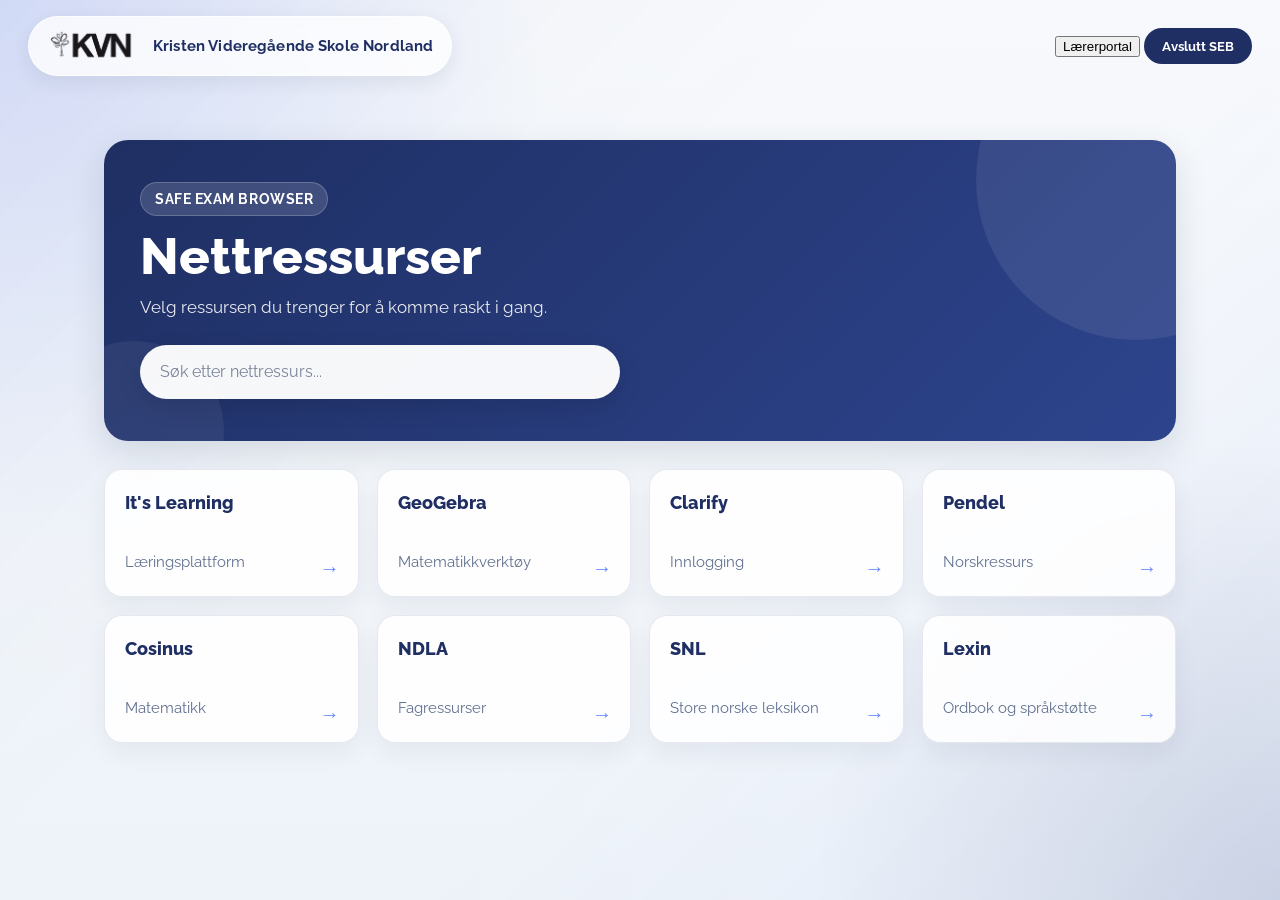
==== index.html @ db0f536e "Add files via upload" ====
<!DOCTYPE html>
<html lang="no">
<head>
  <meta charset="UTF-8" />
  <meta name="viewport" content="width=device-width, initial-scale=1.0" />
  <title>KVN nettressurser</title>
  <link rel="preconnect" href="https://fonts.googleapis.com">
  <link rel="preconnect" href="https://fonts.gstatic.com" crossorigin>
  <link href="https://fonts.googleapis.com/css2?family=Raleway:wght@400;500;600;700;800&display=swap" rel="stylesheet">
  <link rel="stylesheet" href="style.css" />
  <script src="./js/msal-browser.min.js"></script>
</head>
<body>
  <div class="page-bg"></div>

<header class="topbar">
  <div class="brand">
    <img
      class="logo"
      src="https://erlber.github.io/seb-exam/img/logo_black_KVN_outer.png"
      alt="KVN logo"
    />
    <span class="brand-text">Kristen Videregående Skole Nordland</span>
  </div>

    <div class="header-actions">
    <button class="portal-btn" id="teacherPortalBtn">Lærerportal</button>
    <button class="quit-btn" id="openQuitModal">Avslutt SEB</button>
    </div>
</header>

  <main class="wrapper">
    <section class="hero">
      <div class="hero-badge">Safe Exam Browser</div>
      <h1>Nettressurser</h1>
      <p>Velg ressursen du trenger for å komme raskt i gang.</p>

      <div class="search-wrapper">
        <input
          type="text"
          id="resourceSearch"
          class="search-input"
          placeholder="Søk etter nettressurs..."
          aria-label="Søk etter nettressurs"
        />
      </div>
    </section>

    <section class="resource-grid" id="resourceGrid">
      <a class="resource-card" href="https://itslearning.com/" target="_blank" rel="noopener noreferrer" data-name="it's learning læringsplattform itslearning">
        <span class="resource-title">It's Learning</span>
        <span class="resource-subtitle">Læringsplattform</span>
      </a>

      <a class="resource-card" href="https://www.geogebra.org/classic" target="_blank" rel="noopener noreferrer" data-name="geogebra matematikk">
        <span class="resource-title">GeoGebra</span>
        <span class="resource-subtitle">Matematikkverktøy</span>
      </a>

      <a class="resource-card" href="https://app.clarify.no/auth" target="_blank" rel="noopener noreferrer" data-name="clarify innlogging">
        <span class="resource-title">Clarify</span>
        <span class="resource-subtitle">Innlogging</span>
      </a>

      <a class="resource-card" href="https://www.pendel.no/" target="_blank" rel="noopener noreferrer" data-name="pendel norsk">
        <span class="resource-title">Pendel</span>
        <span class="resource-subtitle">Norskressurs</span>
      </a>

      <a class="resource-card" href="https://cosinus.cappelendamm.no/" target="_blank" rel="noopener noreferrer" data-name="cosinus matematikk">
        <span class="resource-title">Cosinus</span>
        <span class="resource-subtitle">Matematikk</span>
      </a>

      <a class="resource-card" href="https://ndla.no/" target="_blank" rel="noopener noreferrer" data-name="ndla fagressurser">
        <span class="resource-title">NDLA</span>
        <span class="resource-subtitle">Fagressurser</span>
      </a>

      <a class="resource-card" href="https://snl.no/" target="_blank" rel="noopener noreferrer" data-name="snl store norske leksikon">
        <span class="resource-title">SNL</span>
        <span class="resource-subtitle">Store norske leksikon</span>
      </a>

      <a class="resource-card" href="https://lexin.oslomet.no/#/" target="_blank" rel="noopener noreferrer" data-name="lexin ordbok språkstøtte">
        <span class="resource-title">Lexin</span>
        <span class="resource-subtitle">Ordbok og språkstøtte</span>
      </a>
    </section>

    <p id="noResults" class="no-results" hidden>
      Ingen nettressurser matcher søket ditt.
    </p>
  </main>

  <div class="modal-overlay" id="quitModal">
  <div class="modal">
    <div class="modal-header">
      <h2>Avslutt SEB</h2>
      <button class="modal-close" id="closeQuitModal" aria-label="Lukk">×</button>
    </div>

    <p class="modal-text">
      Skriv inn kode for å avslutte Safe Exam Browser.
    </p>

    <input
      type="password"
      id="quitPasswordInput"
      class="modal-input"
      placeholder="Skriv inn kode"
    />

    <p class="modal-error" id="quitError" hidden>Feil kode</p>

    <div class="modal-actions">
      <button class="modal-cancel" id="cancelQuit">Avbryt</button>
      <button class="modal-confirm" id="confirmQuit">Avslutt SEB</button>
    </div>
  </div>
</div>

<script>
  const searchInput = document.getElementById("resourceSearch");
  const resourceCards = document.querySelectorAll(".resource-card");
  const noResults = document.getElementById("noResults");

  searchInput.addEventListener("input", () => {
    const query = searchInput.value.toLowerCase().trim();
    let visibleCount = 0;

    resourceCards.forEach((card) => {
      const searchableText = card.dataset.name.toLowerCase();

      if (searchableText.includes(query)) {
        card.style.display = "flex";
        visibleCount++;
      } else {
        card.style.display = "none";
      }
    });

    noResults.hidden = visibleCount !== 0;
  });

  const openQuitModalBtn = document.getElementById("openQuitModal");
  const closeQuitModalBtn = document.getElementById("closeQuitModal");
  const cancelQuitBtn = document.getElementById("cancelQuit");
  const confirmQuitBtn = document.getElementById("confirmQuit");
  const quitModal = document.getElementById("quitModal");
  const quitPasswordInput = document.getElementById("quitPasswordInput");
  const quitError = document.getElementById("quitError");

  const quitPassword = "quit";
  const quitUrl = "https://kvn.no/seb/quit";

  function openQuitModal() {
    quitModal.classList.add("active");
    quitPasswordInput.value = "";
    quitError.hidden = true;
    setTimeout(() => quitPasswordInput.focus(), 50);
  }

  function closeQuitModal() {
    quitModal.classList.remove("active");
    quitPasswordInput.value = "";
    quitError.hidden = true;
  }

  function handleQuit() {
    const inputValue = quitPasswordInput.value.trim();

    if (inputValue === quitPassword) {
      window.location.href = quitUrl;
    } else {
      quitError.hidden = false;
      quitPasswordInput.focus();
      quitPasswordInput.select();
    }
  }

  openQuitModalBtn.addEventListener("click", openQuitModal);
  closeQuitModalBtn.addEventListener("click", closeQuitModal);
  cancelQuitBtn.addEventListener("click", closeQuitModal);
  confirmQuitBtn.addEventListener("click", handleQuit);

  quitPasswordInput.addEventListener("keydown", (event) => {
    if (event.key === "Enter") handleQuit();
    if (event.key === "Escape") closeQuitModal();
  });

  quitModal.addEventListener("click", (event) => {
    if (event.target === quitModal) closeQuitModal();
  });

  const msalConfig = {
    auth: {
      clientId: "2b7e1ad7-9781-4395-99b5-2e33246c6692",
      authority: "https://login.microsoftonline.com/5742a723-902a-4a88-ac5c-da38069007df",
      redirectUri: "https://erlber.github.io/seb-exam/teacher.html"
    },
    cache: {
      cacheLocation: "localStorage"
    }
  };

  const msalInstance = new msal.PublicClientApplication(msalConfig);

  async function initAuth() {
    await msalInstance.initialize();

    const response = await msalInstance.handleRedirectPromise();

    if (response && response.account) {
      msalInstance.setActiveAccount(response.account);
      window.location.href = "teacher.html";
      return;
    }

    const accounts = msalInstance.getAllAccounts();
    if (accounts.length > 0) {
      msalInstance.setActiveAccount(accounts[0]);
    }
  }

  document.getElementById("teacherPortalBtn").addEventListener("click", async () => {
    await msalInstance.loginRedirect({
      scopes: ["openid", "profile", "email"]
    });
  });

  initAuth();
</script>
</body>
</html>
---- style.css ----
:root {
  --primary: #1f2f63;
  --primary-strong: #16244b;
  --accent: #4f74f9;
  --text: #142033;
  --muted: #61708f;
  --surface: rgba(255, 255, 255, 0.88);
  --surface-strong: #ffffff;
  --border: rgba(31, 47, 99, 0.1);
  --shadow: 0 12px 35px rgba(20, 32, 51, 0.12);
  --radius-xl: 24px;
  --radius-lg: 18px;
}

* {
  box-sizing: border-box;
}

html,
body {
  margin: 0;
  min-height: 100%;
  font-family: "Raleway", sans-serif;
  color: var(--text);
}

body {
  position: relative;
  background:
    radial-gradient(circle at top left, rgba(79, 116, 249, 0.18), transparent 35%),
    radial-gradient(circle at bottom right, rgba(31, 47, 99, 0.14), transparent 30%),
    linear-gradient(180deg, #f7f9fc 0%, #eef3f9 100%);
}

.page-bg {
  position: fixed;
  inset: 0;
  pointer-events: none;
  background:
    linear-gradient(135deg, rgba(31, 47, 99, 0.04), transparent 40%),
    linear-gradient(315deg, rgba(79, 116, 249, 0.05), transparent 40%);
}

.topbar {
  width: 100%;
  padding: 16px 28px;
  display: flex;
  justify-content: space-between;
  align-items: center;
}
.quit-btn {
  background: var(--primary);
  color: var(--surface-strong);
  border: none;
  padding: 10px 18px;
  border-radius: 999px;
  font-weight: 700;
  font-family: inherit;
  cursor: pointer;
  transition: all 0.2s ease;
}

.quit-btn:hover {
  background: var(--accent);
  color: white;
}

.quit-btn:active {
  transform: scale(0.96);
}



.brand {
  display: inline-flex;
  align-items: center;
  gap: 14px;
  background: rgba(255, 255, 255, 0.78);
  border: 1px solid rgba(255, 255, 255, 0.7);
  backdrop-filter: blur(10px);
  border-radius: 999px;
  padding: 10px 18px;
  box-shadow: 0 6px 20px rgba(20, 32, 51, 0.08);
}

.logo {
  height: 38px;
  width: auto;
  display: block;
}

.brand-text {
  font-size: 0.95rem;
  font-weight: 700;
  color: var(--primary);
  letter-spacing: 0.01em;
}

.wrapper {
  max-width: 1120px;
  margin: 24px auto 0;
  padding: 24px;
}

.hero {
  background: linear-gradient(135deg, var(--primary) 0%, #2d448d 100%);
  color: white;
  border-radius: var(--radius-xl);
  padding: 42px 36px;
  box-shadow: var(--shadow);
  position: relative;
  overflow: hidden;
  margin-bottom: 28px;
}

.hero::before {
  content: "";
  position: absolute;
  width: 320px;
  height: 320px;
  right: -120px;
  top: -120px;
  border-radius: 50%;
  background: rgba(255, 255, 255, 0.08);
}

.hero::after {
  content: "";
  position: absolute;
  width: 180px;
  height: 180px;
  left: -60px;
  bottom: -80px;
  border-radius: 50%;
  background: rgba(255, 255, 255, 0.06);
}

.hero > * {
  position: relative;
  z-index: 1;
}

.hero-badge {
  display: inline-block;
  margin-bottom: 14px;
  padding: 8px 14px;
  border-radius: 999px;
  background: rgba(255, 255, 255, 0.14);
  border: 1px solid rgba(255, 255, 255, 0.2);
  font-size: 0.85rem;
  font-weight: 700;
  letter-spacing: 0.04em;
  text-transform: uppercase;
}

.hero h1 {
  margin: 0 0 10px;
  font-size: clamp(2rem, 4vw, 3.4rem);
  line-height: 1.05;
  font-weight: 800;
}

.hero p {
  margin: 0 0 24px;
  max-width: 620px;
  font-size: 1.05rem;
  line-height: 1.6;
  color: rgba(255, 255, 255, 0.9);
}

.search-wrapper {
  max-width: 480px;
}

.search-input {
  width: 100%;
  height: 54px;
  border: none;
  outline: none;
  border-radius: 999px;
  padding: 0 20px;
  font-size: 1rem;
  font-family: inherit;
  color: var(--text);
  background: rgba(255, 255, 255, 0.96);
  box-shadow: 0 8px 24px rgba(0, 0, 0, 0.12);
}

.search-input::placeholder {
  color: #7a8499;
}

.search-input:focus {
  box-shadow: 0 0 0 4px rgba(79, 116, 249, 0.28);
}

.resource-grid {
  display: grid;
  grid-template-columns: repeat(4, minmax(0, 1fr));
  gap: 18px;
}

.resource-card {
  background: var(--surface);
  border: 1px solid var(--border);
  border-radius: var(--radius-lg);
  min-height: 128px;
  padding: 22px 20px;
  display: flex;
  flex-direction: column;
  justify-content: space-between;
  text-decoration: none;
  color: var(--text);
  box-shadow: 0 10px 24px rgba(20, 32, 51, 0.06);
  backdrop-filter: blur(8px);
  transition:
    transform 0.18s ease,
    box-shadow 0.18s ease,
    border-color 0.18s ease,
    background 0.18s ease;
  position: relative;
  overflow: hidden;
}

.resource-card::after {
  content: "→";
  position: absolute;
  right: 18px;
  bottom: 16px;
  font-size: 1.25rem;
  font-weight: 700;
  color: var(--accent);
  opacity: 0.85;
}

.resource-card:hover,
.resource-card:focus {
  transform: translateY(-4px);
  box-shadow: 0 16px 32px rgba(20, 32, 51, 0.12);
  border-color: rgba(79, 116, 249, 0.3);
  background: var(--surface-strong);
}

.resource-card:focus {
  outline: 3px solid rgba(79, 116, 249, 0.2);
  outline-offset: 2px;
}

.resource-title {
  font-size: 1.15rem;
  font-weight: 800;
  color: var(--primary);
}

.resource-subtitle {
  margin-top: 8px;
  font-size: 0.95rem;
  color: var(--muted);
  line-height: 1.4;
  max-width: 90%;
}

.no-results {
  text-align: center;
  margin-top: 28px;
  color: var(--muted);
  font-size: 1rem;
}

@media (max-width: 960px) {
  .resource-grid {
    grid-template-columns: repeat(2, minmax(0, 1fr));
  }

}

@media (max-width: 640px) {
  .topbar {
    padding: 18px 16px 0;
  }


  .wrapper {
    padding: 16px;
    margin-top: 14px;
  }

  .hero {
    padding: 28px 22px;
  }

  .resource-grid {
    grid-template-columns: 1fr;
    gap: 14px;
  }

  .resource-card {
    min-height: 110px;
  }
}

@media (max-width: 450px) {
      .brand-text {
    display: none;
  }
}


.topbar {
  width: 100%;
  padding: 16px 28px;
  display: flex;
  justify-content: space-between;
  align-items: center;
}



.quit-btn:hover {
  background: var(--accent);
  color: white;
}

.quit-btn:active {
  transform: scale(0.97);
}

.modal-overlay {
  position: fixed;
  inset: 0;
  background: rgba(20, 32, 51, 0.45);
  display: none; /* 👈 viktig */
  align-items: center;
  justify-content: center;
  padding: 20px;
  z-index: 9999;
  backdrop-filter: blur(4px);
}

/* når aktiv */
.modal-overlay.active {
  display: flex;
}

.modal {
  width: 100%;
  max-width: 420px;
  background: rgba(255, 255, 255, 0.98);
  border-radius: 22px;
  padding: 24px;
  box-shadow: 0 20px 50px rgba(20, 32, 51, 0.2);
  border: 1px solid rgba(31, 47, 99, 0.08);
}

.modal-header {
  display: flex;
  align-items: center;
  justify-content: space-between;
  gap: 16px;
  margin-bottom: 10px;
}

.modal-header h2 {
  margin: 0;
  font-size: 1.4rem;
  color: var(--primary);
}

.modal-close {
  border: none;
  background: transparent;
  font-size: 1.8rem;
  line-height: 1;
  cursor: pointer;
  color: var(--muted);
  padding: 0;
}

.modal-close:hover {
  color: var(--primary);
}

.modal-text {
  margin: 0 0 18px;
  color: var(--muted);
  line-height: 1.5;
}

.modal-input {
  width: 100%;
  height: 50px;
  border-radius: 14px;
  border: 1px solid rgba(31, 47, 99, 0.14);
  padding: 0 16px;
  font-size: 1rem;
  font-family: inherit;
  outline: none;
  background: white;
}

.modal-input:focus {
  border-color: rgba(79, 116, 249, 0.5);
  box-shadow: 0 0 0 4px rgba(79, 116, 249, 0.16);
}

.modal-error {
  margin: 12px 0 0;
  color: #c62828;
  font-weight: 600;
  font-size: 0.95rem;
}

.modal-actions {
  display: flex;
  justify-content: flex-end;
  gap: 12px;
  margin-top: 22px;
}

.modal-cancel,
.modal-confirm {
  border: none;
  border-radius: 999px;
  padding: 11px 18px;
  font-family: inherit;
  font-weight: 700;
  cursor: pointer;
  transition: all 0.2s ease;
}

.modal-cancel {
  background: #eef2f8;
  color: var(--primary);
}

.modal-cancel:hover {
  background: #e2e9f5;
}

.modal-confirm {
  background: var(--primary);
  color: white;
}

.modal-confirm:hover {
  background: var(--accent);
}

@media (max-width: 640px) {
  .topbar {
    padding: 14px 16px;
  }

  .quit-btn {
    padding: 9px 14px;
    font-size: 0.9rem;
  }

  .modal {
    padding: 20px;
  }

  .modal-actions {
    flex-direction: column;
  }

  .modal-cancel,
  .modal-confirm {
    width: 100%;
  }
}
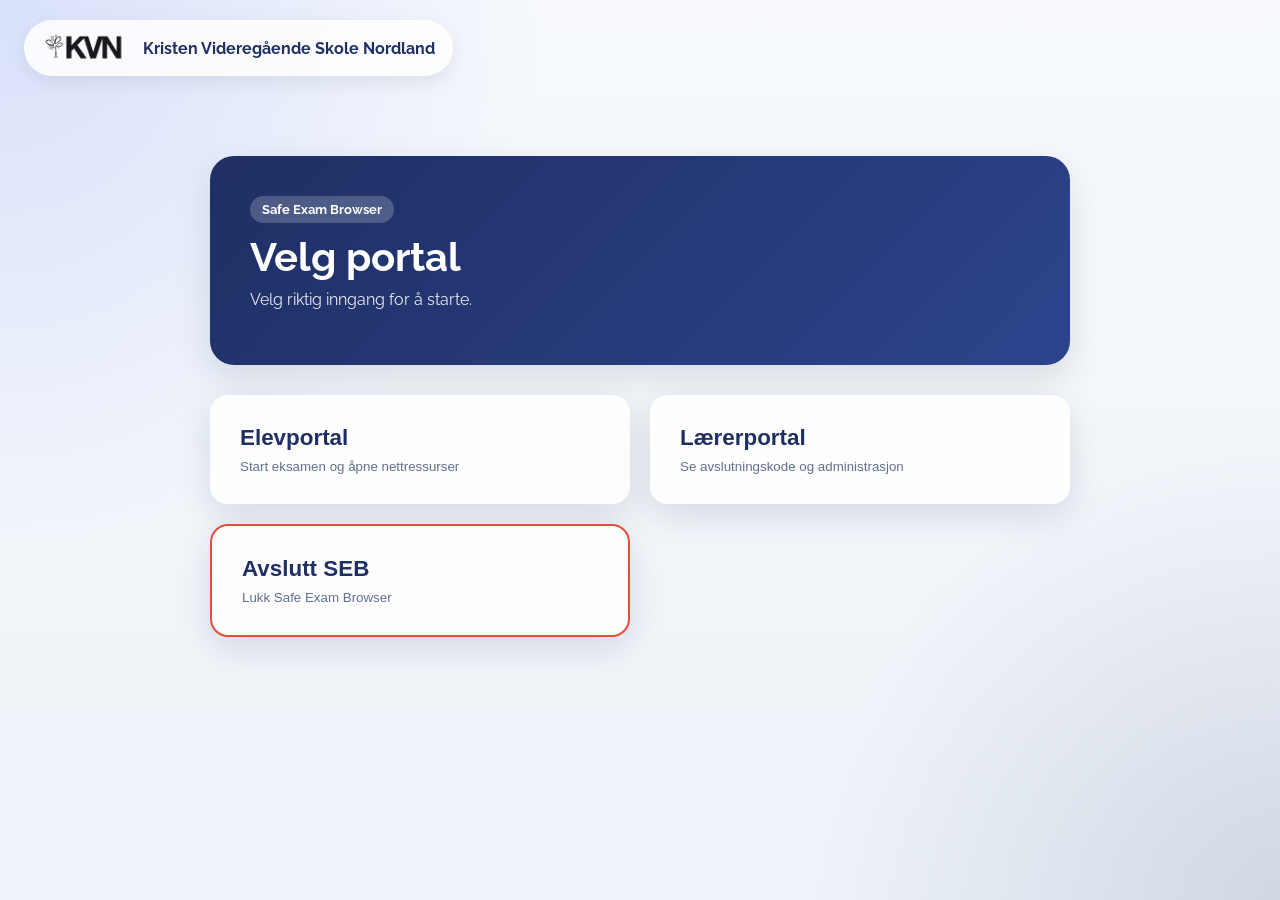
==== commit 4807c2c5: "Add files via upload" ====
--- a/index.html
+++ b/index.html
@@ -2,16 +2,20 @@
 <html lang="no">
 <head>
   <meta charset="UTF-8" />
-  <meta name="viewport" content="width=device-width, initial-scale=1.0" />
-  <title>KVN nettressurser</title>
+  <meta name="viewport" content="width=device-width, initial-scale=1.0"/>
+  <title>KVN SEB Portal</title>
+
+  <link rel="stylesheet" href="./styles/index.css" />
+
   <link rel="preconnect" href="https://fonts.googleapis.com">
   <link rel="preconnect" href="https://fonts.gstatic.com" crossorigin>
   <link href="https://fonts.googleapis.com/css2?family=Raleway:wght@400;500;600;700;800&display=swap" rel="stylesheet">
-  <link rel="stylesheet" href="style.css" />
-  <script src="./js/msal-browser.min.js"></script>
+
+  <script src="./script/msal-browser.min.js"></script>
 </head>
 <body>
-  <div class="page-bg"></div>
+
+<div class="page-bg"></div>
 
 <header class="topbar">
   <div class="brand">
@@ -22,182 +26,56 @@
     />
     <span class="brand-text">Kristen Videregående Skole Nordland</span>
   </div>
-
-    <div class="header-actions">
-    <button class="portal-btn" id="teacherPortalBtn">Lærerportal</button>
-    <button class="quit-btn" id="openQuitModal">Avslutt SEB</button>
-    </div>
 </header>
 
-  <main class="wrapper">
-    <section class="hero">
-      <div class="hero-badge">Safe Exam Browser</div>
-      <h1>Nettressurser</h1>
-      <p>Velg ressursen du trenger for å komme raskt i gang.</p>
+<main class="wrapper">
+  <section class="hero">
+    <div class="hero-badge">Safe Exam Browser</div>
+    <h1>Velg portal</h1>
+    <p>Velg riktig inngang for å starte.</p>
+  </section>
 
-      <div class="search-wrapper">
-        <input
-          type="text"
-          id="resourceSearch"
-          class="search-input"
-          placeholder="Søk etter nettressurs..."
-          aria-label="Søk etter nettressurs"
-        />
-      </div>
-    </section>
+  <section class="portal-grid">
+    <button class="portal-card student" id="studentBtn">
+      <span class="portal-title">Elevportal</span>
+      <span class="portal-subtitle">Start eksamen og åpne nettressurser</span>
+    </button>
 
-    <section class="resource-grid" id="resourceGrid">
-      <a class="resource-card" href="https://itslearning.com/" target="_blank" rel="noopener noreferrer" data-name="it's learning læringsplattform itslearning">
-        <span class="resource-title">It's Learning</span>
-        <span class="resource-subtitle">Læringsplattform</span>
-      </a>
+    <button class="portal-card teacher" id="teacherBtn">
+      <span class="portal-title">Lærerportal</span>
+      <span class="portal-subtitle">Se avslutningskode og administrasjon</span>
+    </button>
 
-      <a class="resource-card" href="https://www.geogebra.org/classic" target="_blank" rel="noopener noreferrer" data-name="geogebra matematikk">
-        <span class="resource-title">GeoGebra</span>
-        <span class="resource-subtitle">Matematikkverktøy</span>
-      </a>
-
-      <a class="resource-card" href="https://app.clarify.no/auth" target="_blank" rel="noopener noreferrer" data-name="clarify innlogging">
-        <span class="resource-title">Clarify</span>
-        <span class="resource-subtitle">Innlogging</span>
-      </a>
-
-      <a class="resource-card" href="https://www.pendel.no/" target="_blank" rel="noopener noreferrer" data-name="pendel norsk">
-        <span class="resource-title">Pendel</span>
-        <span class="resource-subtitle">Norskressurs</span>
-      </a>
-
-      <a class="resource-card" href="https://cosinus.cappelendamm.no/" target="_blank" rel="noopener noreferrer" data-name="cosinus matematikk">
-        <span class="resource-title">Cosinus</span>
-        <span class="resource-subtitle">Matematikk</span>
-      </a>
-
-      <a class="resource-card" href="https://ndla.no/" target="_blank" rel="noopener noreferrer" data-name="ndla fagressurser">
-        <span class="resource-title">NDLA</span>
-        <span class="resource-subtitle">Fagressurser</span>
-      </a>
-
-      <a class="resource-card" href="https://snl.no/" target="_blank" rel="noopener noreferrer" data-name="snl store norske leksikon">
-        <span class="resource-title">SNL</span>
-        <span class="resource-subtitle">Store norske leksikon</span>
-      </a>
-
-      <a class="resource-card" href="https://lexin.oslomet.no/#/" target="_blank" rel="noopener noreferrer" data-name="lexin ordbok språkstøtte">
-        <span class="resource-title">Lexin</span>
-        <span class="resource-subtitle">Ordbok og språkstøtte</span>
-      </a>
-    </section>
-
-    <p id="noResults" class="no-results" hidden>
-      Ingen nettressurser matcher søket ditt.
-    </p>
-  </main>
-
-  <div class="modal-overlay" id="quitModal">
-  <div class="modal">
-    <div class="modal-header">
-      <h2>Avslutt SEB</h2>
-      <button class="modal-close" id="closeQuitModal" aria-label="Lukk">×</button>
-    </div>
-
-    <p class="modal-text">
-      Skriv inn kode for å avslutte Safe Exam Browser.
-    </p>
-
-    <input
-      type="password"
-      id="quitPasswordInput"
-      class="modal-input"
-      placeholder="Skriv inn kode"
-    />
-
-    <p class="modal-error" id="quitError" hidden>Feil kode</p>
-
-    <div class="modal-actions">
-      <button class="modal-cancel" id="cancelQuit">Avbryt</button>
-      <button class="modal-confirm" id="confirmQuit">Avslutt SEB</button>
-    </div>
-  </div>
-</div>
+     <button class="portal-card quit" id="quitBtn">
+        <span class="portal-title">Avslutt SEB</span>
+        <span class="portal-subtitle">Lukk Safe Exam Browser</span>
+    </button>
+  </section>
+</main>
 
 <script>
-  const searchInput = document.getElementById("resourceSearch");
-  const resourceCards = document.querySelectorAll(".resource-card");
-  const noResults = document.getElementById("noResults");
+  const isLocalDev =
+    window.location.hostname === "127.0.0.1" ||
+    window.location.hostname === "localhost";
 
-  searchInput.addEventListener("input", () => {
-    const query = searchInput.value.toLowerCase().trim();
-    let visibleCount = 0;
+  const teacherRedirectUri = isLocalDev
+    ? "http://localhost:5501/teacher.html"
+    : "https://erlber.github.io/seb-exam/teacher.html";
 
-    resourceCards.forEach((card) => {
-      const searchableText = card.dataset.name.toLowerCase();
+  const studentRedirectUri = isLocalDev
+    ? "http://localhost:5501/student.html"
+    : "https://erlber.github.io/seb-exam/student.html";
 
-      if (searchableText.includes(query)) {
-        card.style.display = "flex";
-        visibleCount++;
-      } else {
-        card.style.display = "none";
-      }
-    });
-
-    noResults.hidden = visibleCount !== 0;
-  });
-
-  const openQuitModalBtn = document.getElementById("openQuitModal");
-  const closeQuitModalBtn = document.getElementById("closeQuitModal");
-  const cancelQuitBtn = document.getElementById("cancelQuit");
-  const confirmQuitBtn = document.getElementById("confirmQuit");
-  const quitModal = document.getElementById("quitModal");
-  const quitPasswordInput = document.getElementById("quitPasswordInput");
-  const quitError = document.getElementById("quitError");
-
-  const quitPassword = "quit";
-  const quitUrl = "https://kvn.no/seb/quit";
-
-  function openQuitModal() {
-    quitModal.classList.add("active");
-    quitPasswordInput.value = "";
-    quitError.hidden = true;
-    setTimeout(() => quitPasswordInput.focus(), 50);
-  }
-
-  function closeQuitModal() {
-    quitModal.classList.remove("active");
-    quitPasswordInput.value = "";
-    quitError.hidden = true;
-  }
-
-  function handleQuit() {
-    const inputValue = quitPasswordInput.value.trim();
-
-    if (inputValue === quitPassword) {
-      window.location.href = quitUrl;
-    } else {
-      quitError.hidden = false;
-      quitPasswordInput.focus();
-      quitPasswordInput.select();
-    }
-  }
-
-  openQuitModalBtn.addEventListener("click", openQuitModal);
-  closeQuitModalBtn.addEventListener("click", closeQuitModal);
-  cancelQuitBtn.addEventListener("click", closeQuitModal);
-  confirmQuitBtn.addEventListener("click", handleQuit);
-
-  quitPasswordInput.addEventListener("keydown", (event) => {
-    if (event.key === "Enter") handleQuit();
-    if (event.key === "Escape") closeQuitModal();
-  });
-
-  quitModal.addEventListener("click", (event) => {
-    if (event.target === quitModal) closeQuitModal();
-  });
+  const indexRedirectUri = isLocalDev
+    ? "http://localhost:5501/index.html"
+    : "https://erlber.github.io/seb-exam/";
 
   const msalConfig = {
     auth: {
       clientId: "2b7e1ad7-9781-4395-99b5-2e33246c6692",
       authority: "https://login.microsoftonline.com/5742a723-902a-4a88-ac5c-da38069007df",
-      redirectUri: "https://erlber.github.io/seb-exam/teacher.html"
+      redirectUri: teacherRedirectUri,
+      postLogoutRedirectUri: indexRedirectUri
     },
     cache: {
       cacheLocation: "localStorage"
@@ -206,30 +84,26 @@
 
   const msalInstance = new msal.PublicClientApplication(msalConfig);
 
-  async function initAuth() {
-    await msalInstance.initialize();
-
-    const response = await msalInstance.handleRedirectPromise();
-
-    if (response && response.account) {
-      msalInstance.setActiveAccount(response.account);
-      window.location.href = "teacher.html";
-      return;
-    }
-
-    const accounts = msalInstance.getAllAccounts();
-    if (accounts.length > 0) {
-      msalInstance.setActiveAccount(accounts[0]);
-    }
-  }
-
-  document.getElementById("teacherPortalBtn").addEventListener("click", async () => {
-    await msalInstance.loginRedirect({
-      scopes: ["openid", "profile", "email"]
-    });
+  document.getElementById("studentBtn").addEventListener("click", () => {
+    window.location.href = studentRedirectUri;
   });
 
-  initAuth();
+document.getElementById("teacherBtn").addEventListener("click", async () => {
+  try {
+await msalInstance.loginRedirect({
+  scopes: ["openid", "profile", "email"]
+});
+  } catch (error) {
+    console.error("Login-feil:", error);
+  }
+});
+
+const quitUrl = "https://kvn.no/seb/quit";
+
+document.getElementById("quitBtn").addEventListener("click", () => {
+  window.location.href = quitUrl;
+});
 </script>
+
 </body>
 </html>
--- a/styles/index.css
+++ b/styles/index.css
@@ -0,0 +1,145 @@
+:root {
+  --primary: #1f2f63;
+  --accent: #4f74f9;
+  --text: #142033;
+  --muted: #61708f;
+  --surface: rgba(255,255,255,0.9);
+  --shadow: 0 12px 35px rgba(20, 32, 51, 0.12);
+  --radius-xl: 24px;
+  --radius-lg: 18px;
+}
+
+* {
+  box-sizing: border-box;
+}
+
+body {
+  margin: 0;
+  min-height: 100vh;
+  font-family: "Raleway", sans-serif;
+  color: var(--text);
+
+  background:
+    radial-gradient(circle at top left, rgba(79,116,249,0.18), transparent 35%),
+    radial-gradient(circle at bottom right, rgba(31,47,99,0.14), transparent 30%),
+    linear-gradient(180deg, #f7f9fc 0%, #eef3f9 100%);
+}
+
+.page-bg {
+  position: fixed;
+  inset: 0;
+  pointer-events: none;
+}
+
+.topbar {
+  padding: 20px 24px;
+}
+
+.brand {
+  display: inline-flex;
+  align-items: center;
+  gap: 14px;
+  background: rgba(255,255,255,0.85);
+  border-radius: 999px;
+  padding: 10px 18px;
+  box-shadow: 0 6px 20px rgba(0,0,0,0.08);
+}
+
+.logo {
+  height: 36px;
+}
+
+.brand-text {
+  font-weight: 700;
+  color: var(--primary);
+}
+
+.wrapper {
+  max-width: 900px;
+  margin: 40px auto;
+  padding: 20px;
+}
+
+.hero {
+  background: linear-gradient(135deg, var(--primary), #2d448d);
+  color: white;
+  border-radius: var(--radius-xl);
+  padding: 40px;
+  margin-bottom: 30px;
+  box-shadow: var(--shadow);
+}
+
+.hero-badge {
+  display: inline-block;
+  margin-bottom: 10px;
+  padding: 6px 12px;
+  background: rgba(255,255,255,0.2);
+  border-radius: 999px;
+  font-size: 0.8rem;
+  font-weight: 700;
+}
+
+.hero h1 {
+  margin: 0;
+  font-size: 2.5rem;
+}
+
+.hero p {
+  margin-top: 10px;
+  color: rgba(255,255,255,0.9);
+}
+
+.portal-grid {
+  display: grid;
+  grid-template-columns: repeat(2, 1fr);
+  gap: 20px;
+}
+
+.portal-card {
+  background: var(--surface);
+  border: none;
+  border-radius: var(--radius-lg);
+  padding: 30px;
+  text-align: left;
+  cursor: pointer;
+  box-shadow: var(--shadow);
+  transition: all 0.2s ease;
+}
+
+.portal-card:hover {
+  transform: translateY(-5px);
+}
+
+.portal-title {
+  font-size: 1.4rem;
+  font-weight: 800;
+  color: var(--primary);
+}
+
+.portal-subtitle {
+  display: block;
+  margin-top: 8px;
+  color: var(--muted);
+}
+
+.portal-card.student:hover {
+  background: #eef2ff;
+}
+
+.portal-card.teacher:hover {
+  background: #e6f0ff;
+}
+
+.portal-card.quit {
+  border: 2px solid #e74c3c;
+}
+
+.portal-card.quit:hover {
+  background-color: rgba(231, 76, 60, 0.1);
+}
+
+@media (max-width: 700px) {
+  .portal-grid {
+    grid-template-columns: 1fr;
+  }
+}
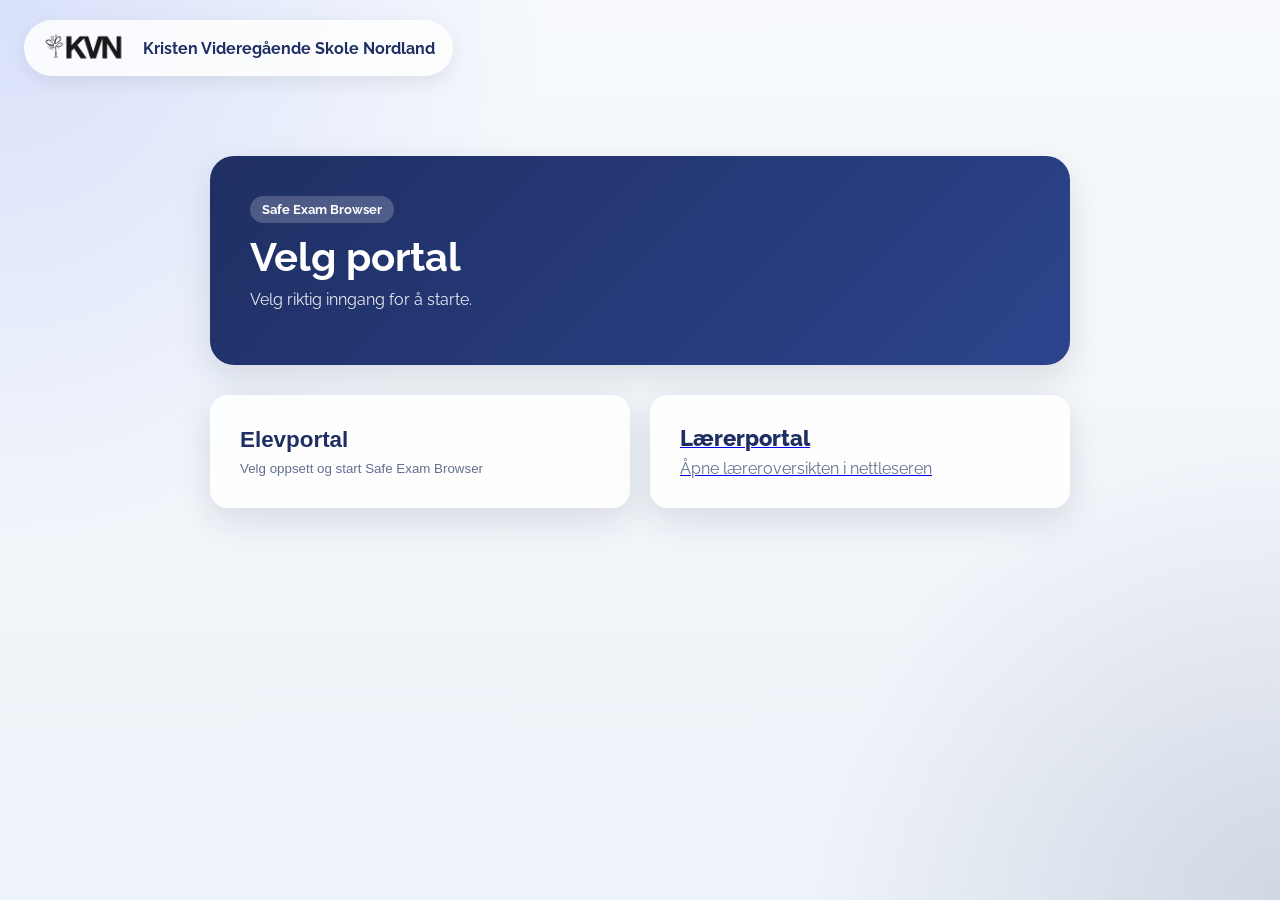
==== commit 1f45e32b: "Add web SEB launcher: index.html" ====
--- a/index.html
+++ b/index.html
@@ -1,109 +1,82 @@
-<!DOCTYPE html>
-<html lang="no">
-<head>
-  <meta charset="UTF-8" />
-  <meta name="viewport" content="width=device-width, initial-scale=1.0"/>
-  <title>KVN SEB Portal</title>
-
-  <link rel="stylesheet" href="./styles/index.css" />
-
-  <link rel="preconnect" href="https://fonts.googleapis.com">
-  <link rel="preconnect" href="https://fonts.gstatic.com" crossorigin>
-  <link href="https://fonts.googleapis.com/css2?family=Raleway:wght@400;500;600;700;800&display=swap" rel="stylesheet">
-
-  <script src="./script/msal-browser.min.js"></script>
-</head>
-<body>
-
-<div class="page-bg"></div>
-
-<header class="topbar">
-  <div class="brand">
-    <img
-      class="logo"
-      src="https://erlber.github.io/seb-exam/img/logo_black_KVN_outer.png"
-      alt="KVN logo"
-    />
-    <span class="brand-text">Kristen Videregående Skole Nordland</span>
-  </div>
-</header>
-
-<main class="wrapper">
-  <section class="hero">
-    <div class="hero-badge">Safe Exam Browser</div>
-    <h1>Velg portal</h1>
-    <p>Velg riktig inngang for å starte.</p>
-  </section>
-
-  <section class="portal-grid">
-    <button class="portal-card student" id="studentBtn">
-      <span class="portal-title">Elevportal</span>
-      <span class="portal-subtitle">Start eksamen og åpne nettressurser</span>
-    </button>
-
-    <button class="portal-card teacher" id="teacherBtn">
-      <span class="portal-title">Lærerportal</span>
-      <span class="portal-subtitle">Se avslutningskode og administrasjon</span>
-    </button>
-
-     <button class="portal-card quit" id="quitBtn">
-        <span class="portal-title">Avslutt SEB</span>
-        <span class="portal-subtitle">Lukk Safe Exam Browser</span>
-    </button>
-  </section>
-</main>
-
-<script>
-  const isLocalDev =
-    window.location.hostname === "127.0.0.1" ||
-    window.location.hostname === "localhost";
-
-  const teacherRedirectUri = isLocalDev
-    ? "http://localhost:5501/teacher.html"
-    : "https://erlber.github.io/seb-exam/teacher.html";
-
-  const studentRedirectUri = isLocalDev
-    ? "http://localhost:5501/student.html"
-    : "https://erlber.github.io/seb-exam/student.html";
-
-  const indexRedirectUri = isLocalDev
-    ? "http://localhost:5501/index.html"
-    : "https://erlber.github.io/seb-exam/";
-
-  const msalConfig = {
-    auth: {
-      clientId: "2b7e1ad7-9781-4395-99b5-2e33246c6692",
-      authority: "https://login.microsoftonline.com/5742a723-902a-4a88-ac5c-da38069007df",
-      redirectUri: teacherRedirectUri,
-      postLogoutRedirectUri: indexRedirectUri
-    },
-    cache: {
-      cacheLocation: "localStorage"
-    }
-  };
-
-  const msalInstance = new msal.PublicClientApplication(msalConfig);
-
-  document.getElementById("studentBtn").addEventListener("click", () => {
-    window.location.href = studentRedirectUri;
-  });
-
-document.getElementById("teacherBtn").addEventListener("click", async () => {
-  try {
-await msalInstance.loginRedirect({
-  scopes: ["openid", "profile", "email"]
-});
-  } catch (error) {
-    console.error("Login-feil:", error);
-  }
-});
-
-const quitUrl = "https://kvn.no/seb/quit";
-
-document.getElementById("quitBtn").addEventListener("click", () => {
-  window.location.href = quitUrl;
-});
-</script>
-
-</body>
+<!DOCTYPE html>
+<html lang="no">
+<head>
+  <meta charset="UTF-8" />
+  <meta name="viewport" content="width=device-width, initial-scale=1.0"/>
+  <title>KVN SEB Portal</title>
+
+  <link rel="stylesheet" href="./styles/index.css" />
+
+  <link rel="preconnect" href="https://fonts.googleapis.com">
+  <link rel="preconnect" href="https://fonts.gstatic.com" crossorigin>
+  <link href="https://fonts.googleapis.com/css2?family=Raleway:wght@400;500;600;700;800&display=swap" rel="stylesheet">
+
+  <script src="./script/launcher.js" defer></script>
+</head>
+<body>
+
+<div class="page-bg"></div>
+
+<header class="topbar">
+  <div class="brand">
+    <img
+      class="logo"
+      src="./img/logo_black_KVN_outer.png"
+      alt="KVN logo"
+    />
+    <span class="brand-text">Kristen Videregående Skole Nordland</span>
+  </div>
+</header>
+
+<main class="wrapper">
+  <section class="hero">
+    <div class="hero-badge">Safe Exam Browser</div>
+    <h1>Velg portal</h1>
+    <p>Velg riktig inngang for å starte.</p>
+  </section>
+
+  <section class="portal-grid">
+    <button class="portal-card student" id="studentBtn" type="button" aria-haspopup="dialog" aria-controls="configDialog">
+      <span class="portal-title">Elevportal</span>
+      <span class="portal-subtitle">Velg oppsett og start Safe Exam Browser</span>
+    </button>
+
+    <a class="portal-card teacher" href="./teacher.html">
+      <span class="portal-title">Lærerportal</span>
+      <span class="portal-subtitle">Åpne læreroversikten i nettleseren</span>
+    </a>
+
+  </section>
+</main>
+
+<dialog id="configDialog" aria-labelledby="configTitle" aria-describedby="configDescription">
+  <div class="dialog-heading">
+    <h2 id="configTitle">Velg eksamensoppsett</h2>
+    <button id="closeConfig" class="close-dialog" type="button" aria-label="Lukk" autofocus>×</button>
+  </div>
+  <p id="configDescription">Velg oppsettet læreren har bedt deg bruke.</p>
+  <div class="config-options">
+    <a class="config-option" href="sebs://erlber.github.io/seb-exam/SebEksamen.seb" data-config="SebEksamen.seb">
+      <span class="portal-title">Start uten Word</span>
+      <span class="portal-subtitle">Eksamen uten Word og Excel</span>
+    </a>
+    <a class="config-option" href="sebs://erlber.github.io/seb-exam/SebEksamenWord.seb" data-config="SebEksamenWord.seb">
+      <span class="portal-title">Start med Word</span>
+      <span class="portal-subtitle">Eksamen med Word og Excel</span>
+    </a>
+  </div>
+  <p class="launch-help">Safe Exam Browser må være installert. Velg «Åpne Safe Exam Browser» hvis nettleseren spør.</p>
+  <p id="launchStatus" role="status"></p>
+  <details>
+    <summary>Starter ikke SEB?</summary>
+    <p>Prøv knappen igjen, eller last ned riktig fil og åpne den med Safe Exam Browser. Kontakt IT hvis SEB ikke er installert.</p>
+    <ul>
+      <li><a href="./SebEksamen.seb" download>Last ned oppsett uten Word</a></li>
+      <li><a href="./SebEksamenWord.seb" download>Last ned oppsett med Word</a></li>
+    </ul>
+  </details>
+</dialog>
+<noscript><p class="wrapper">Aktiver JavaScript for å velge eksamensoppsett. Du kan også laste ned <a href="./SebEksamen.seb">oppsettet uten Word</a> eller <a href="./SebEksamenWord.seb">oppsettet med Word</a> og åpne filen i SEB.</p></noscript>
+
+</body>
 </html>
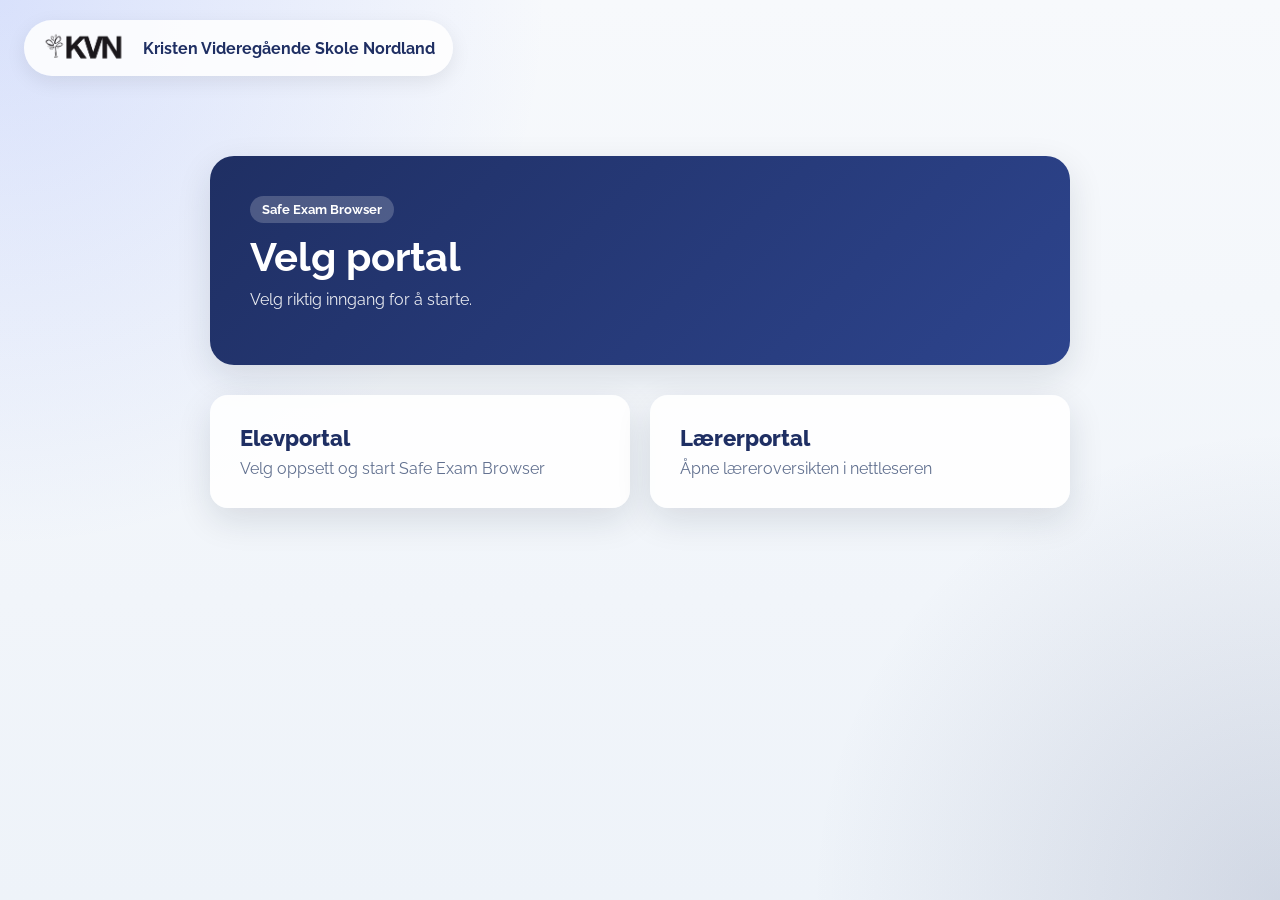
==== commit 98884b9d: "Add official Safe Exam Browser download link to launch dialog" ====
--- a/index.html
+++ b/index.html
@@ -66,10 +66,11 @@
     </a>
   </div>
   <p class="launch-help">Safe Exam Browser må være installert. Velg «Åpne Safe Exam Browser» hvis nettleseren spør.</p>
+  <p class="launch-help">Har du ikke SEB? <a href="https://safeexambrowser.org/download_en.html" target="_blank" rel="noopener noreferrer">Last ned Safe Exam Browser (åpnes i ny fane)</a>. Etter installasjonen kommer du tilbake hit og velger eksamensoppsett. Kontakt skolens IT hvis du trenger hjelp med installasjonen.</p>
   <p id="launchStatus" role="status"></p>
   <details>
     <summary>Starter ikke SEB?</summary>
-    <p>Prøv knappen igjen, eller last ned riktig fil og åpne den med Safe Exam Browser. Kontakt IT hvis SEB ikke er installert.</p>
+    <p>Prøv knappen igjen, eller last ned riktig fil og åpne den med Safe Exam Browser. Hvis SEB mangler, bruk nedlastingslenken over.</p>
     <ul>
       <li><a href="./SebEksamen.seb" download>Last ned oppsett uten Word</a></li>
       <li><a href="./SebEksamenWord.seb" download>Last ned oppsett med Word</a></li>
--- a/styles/index.css
+++ b/styles/index.css
@@ -1,145 +1,174 @@
-:root {
-  --primary: #1f2f63;
-  --accent: #4f74f9;
-  --text: #142033;
-  --muted: #61708f;
-  --surface: rgba(255,255,255,0.9);
-  --shadow: 0 12px 35px rgba(20, 32, 51, 0.12);
-  --radius-xl: 24px;
-  --radius-lg: 18px;
-}
-
-* {
-  box-sizing: border-box;
-}
-
-body {
-  margin: 0;
-  min-height: 100vh;
-  font-family: "Raleway", sans-serif;
-  color: var(--text);
-
-  background:
-    radial-gradient(circle at top left, rgba(79,116,249,0.18), transparent 35%),
-    radial-gradient(circle at bottom right, rgba(31,47,99,0.14), transparent 30%),
-    linear-gradient(180deg, #f7f9fc 0%, #eef3f9 100%);
-}
-
-.page-bg {
-  position: fixed;
-  inset: 0;
-  pointer-events: none;
-}
-
-.topbar {
-  padding: 20px 24px;
-}
-
-.brand {
-  display: inline-flex;
-  align-items: center;
-  gap: 14px;
-  background: rgba(255,255,255,0.85);
-  border-radius: 999px;
-  padding: 10px 18px;
-  box-shadow: 0 6px 20px rgba(0,0,0,0.08);
-}
-
-.logo {
-  height: 36px;
-}
-
-.brand-text {
-  font-weight: 700;
-  color: var(--primary);
-}
-
-.wrapper {
-  max-width: 900px;
-  margin: 40px auto;
-  padding: 20px;
-}
-
-.hero {
-  background: linear-gradient(135deg, var(--primary), #2d448d);
-  color: white;
-  border-radius: var(--radius-xl);
-  padding: 40px;
-  margin-bottom: 30px;
-  box-shadow: var(--shadow);
-}
-
-.hero-badge {
-  display: inline-block;
-  margin-bottom: 10px;
-  padding: 6px 12px;
-  background: rgba(255,255,255,0.2);
-  border-radius: 999px;
-  font-size: 0.8rem;
-  font-weight: 700;
-}
-
-.hero h1 {
-  margin: 0;
-  font-size: 2.5rem;
-}
-
-.hero p {
-  margin-top: 10px;
-  color: rgba(255,255,255,0.9);
-}
-
-.portal-grid {
-  display: grid;
-  grid-template-columns: repeat(2, 1fr);
-  gap: 20px;
-}
-
-.portal-card {
-  background: var(--surface);
-  border: none;
-  border-radius: var(--radius-lg);
-  padding: 30px;
-  text-align: left;
-  cursor: pointer;
-  box-shadow: var(--shadow);
-  transition: all 0.2s ease;
-}
-
-.portal-card:hover {
-  transform: translateY(-5px);
-}
-
-.portal-title {
-  font-size: 1.4rem;
-  font-weight: 800;
-  color: var(--primary);
-}
-
-.portal-subtitle {
-  display: block;
-  margin-top: 8px;
-  color: var(--muted);
-}
-
-.portal-card.student:hover {
-  background: #eef2ff;
-}
-
-.portal-card.teacher:hover {
-  background: #e6f0ff;
-}
-
-.portal-card.quit {
-  border: 2px solid #e74c3c;
-}
-
-.portal-card.quit:hover {
-  background-color: rgba(231, 76, 60, 0.1);
-}
-
-@media (max-width: 700px) {
-  .portal-grid {
-    grid-template-columns: 1fr;
-  }
-}+:root {
+  --primary: #1f2f63;
+  --accent: #4f74f9;
+  --text: #142033;
+  --muted: #61708f;
+  --surface: rgba(255,255,255,0.9);
+  --shadow: 0 12px 35px rgba(20, 32, 51, 0.12);
+  --radius-xl: 24px;
+  --radius-lg: 18px;
+}
+
+* {
+  box-sizing: border-box;
+}
+
+body {
+  margin: 0;
+  min-height: 100vh;
+  font-family: "Raleway", sans-serif;
+  color: var(--text);
+
+  background:
+    radial-gradient(circle at top left, rgba(79,116,249,0.18), transparent 35%),
+    radial-gradient(circle at bottom right, rgba(31,47,99,0.14), transparent 30%),
+    linear-gradient(180deg, #f7f9fc 0%, #eef3f9 100%);
+}
+
+.page-bg {
+  position: fixed;
+  inset: 0;
+  pointer-events: none;
+}
+
+.topbar {
+  padding: 20px 24px;
+}
+
+.brand {
+  display: inline-flex;
+  align-items: center;
+  gap: 14px;
+  background: rgba(255,255,255,0.85);
+  border-radius: 999px;
+  padding: 10px 18px;
+  box-shadow: 0 6px 20px rgba(0,0,0,0.08);
+}
+
+.logo {
+  height: 36px;
+}
+
+.brand-text {
+  font-weight: 700;
+  color: var(--primary);
+}
+
+.wrapper {
+  max-width: 900px;
+  margin: 40px auto;
+  padding: 20px;
+}
+
+.hero {
+  background: linear-gradient(135deg, var(--primary), #2d448d);
+  color: white;
+  border-radius: var(--radius-xl);
+  padding: 40px;
+  margin-bottom: 30px;
+  box-shadow: var(--shadow);
+}
+
+.hero-badge {
+  display: inline-block;
+  margin-bottom: 10px;
+  padding: 6px 12px;
+  background: rgba(255,255,255,0.2);
+  border-radius: 999px;
+  font-size: 0.8rem;
+  font-weight: 700;
+}
+
+.hero h1 {
+  margin: 0;
+  font-size: 2.5rem;
+}
+
+.hero p {
+  margin-top: 10px;
+  color: rgba(255,255,255,0.9);
+}
+
+.portal-grid {
+  display: grid;
+  grid-template-columns: repeat(2, 1fr);
+  gap: 20px;
+}
+
+.portal-card {
+  background: var(--surface);
+  border: none;
+  border-radius: var(--radius-lg);
+  padding: 30px;
+  text-align: left;
+  cursor: pointer;
+  box-shadow: var(--shadow);
+  transition: all 0.2s ease;
+}
+
+.portal-card:hover {
+  transform: translateY(-5px);
+}
+
+.portal-title {
+  font-size: 1.4rem;
+  font-weight: 800;
+  color: var(--primary);
+}
+
+.portal-subtitle {
+  display: block;
+  margin-top: 8px;
+  color: var(--muted);
+}
+
+.portal-card.student:hover {
+  background: #eef2ff;
+}
+
+.portal-card.teacher:hover {
+  background: #e6f0ff;
+}
+
+@media (max-width: 700px) {
+  .portal-grid {
+    grid-template-columns: 1fr;
+  }
+}
+.portal-card { display: block; text-decoration: none; font: inherit; }
+:focus-visible { outline: 3px solid var(--accent); outline-offset: 4px; }
+body:has(dialog[open]) { overflow: hidden; }
+dialog {
+  width: min(620px, calc(100% - 32px));
+  max-height: calc(100dvh - 32px);
+  overflow: auto;
+  border: 0;
+  border-radius: var(--radius-xl);
+  padding: 32px;
+  color: var(--text);
+  background: #fff;
+  box-shadow: var(--shadow);
+}
+dialog::backdrop { background: rgba(20, 32, 51, .6); }
+.dialog-heading { display: flex; align-items: center; justify-content: space-between; gap: 16px; }
+.dialog-heading h2 { margin: 0; color: var(--primary); }
+.close-dialog { border: 0; background: #eef2ff; color: var(--primary); border-radius: 50%; min-width: 44px; height: 44px; font-size: 1.8rem; cursor: pointer; }
+.config-options { display: grid; gap: 16px; margin: 24px 0; }
+.config-option { display: block; padding: 22px; border: 2px solid #dce3f5; border-radius: var(--radius-lg); text-decoration: none; background: #f7f9ff; }
+.config-option:hover { border-color: var(--accent); background: #eef2ff; }
+.launch-help, dialog details { color: var(--muted); line-height: 1.6; }
+dialog summary { cursor: pointer; font-weight: 700; }
+dialog li { margin: 8px 0; }
+#launchStatus:empty { display: none; }
+#launchStatus { padding: 12px; border-radius: 8px; background: #eef2ff; line-height: 1.5; }
+@media (max-width: 480px) {
+  dialog { padding: 20px; }
+  .brand { border-radius: 18px; padding: 10px; }
+  .brand-text { font-size: .85rem; }
+  .hero { padding: 28px; }
+  .hero h1 { font-size: 2rem; }
+}
+@media (prefers-reduced-motion: reduce) {
+  .portal-card { transition: none; }
+  .portal-card:hover { transform: none; }
+}
